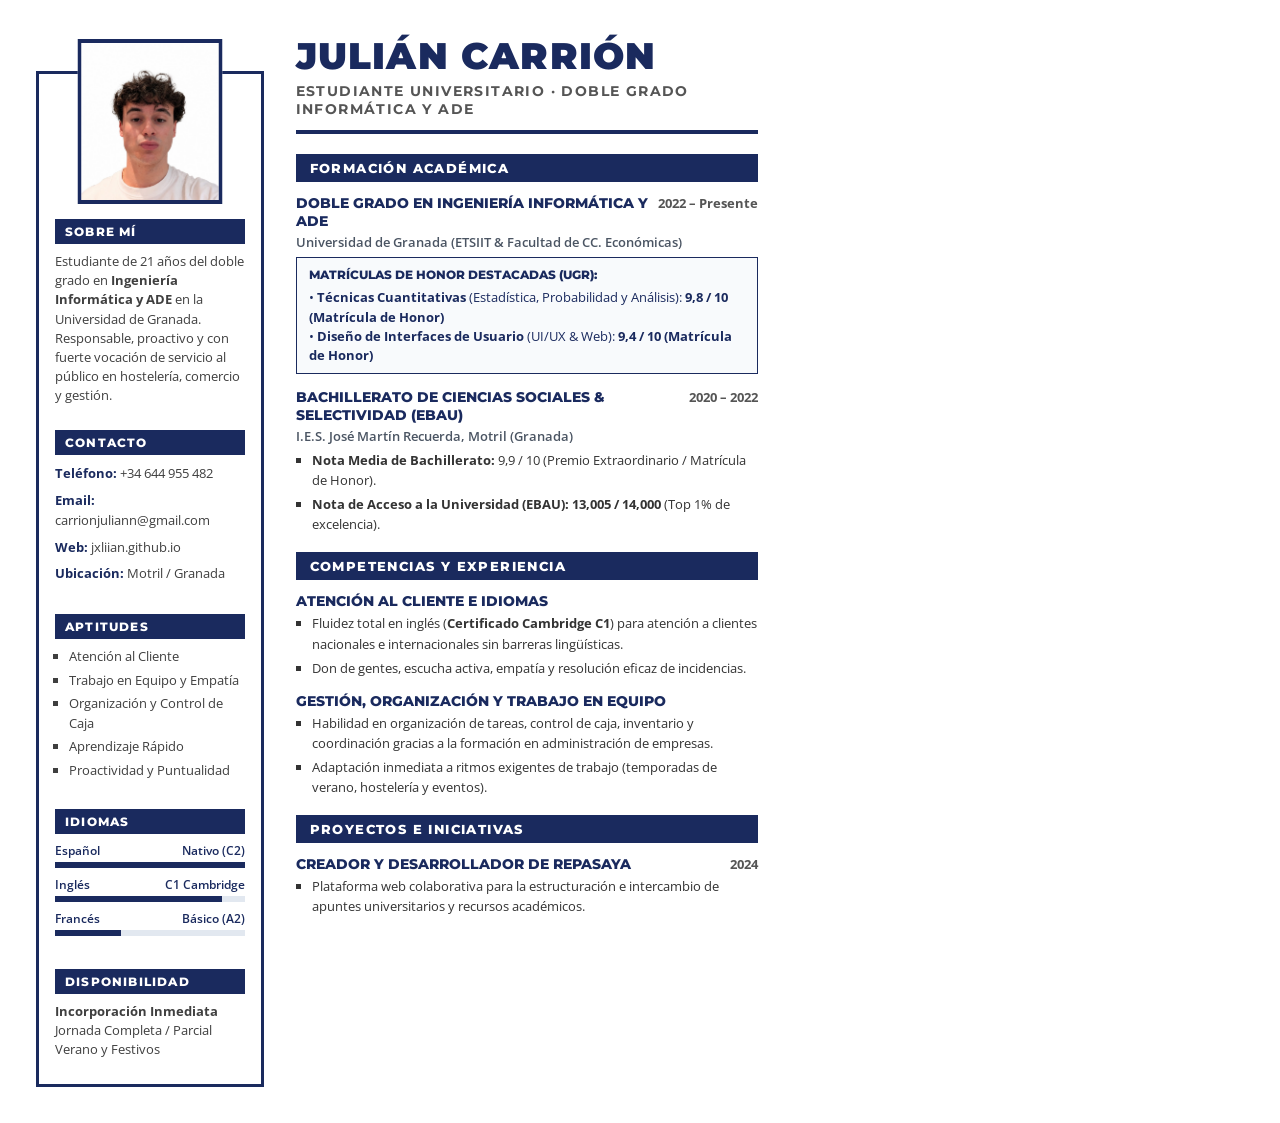
==== cv/julian_carrion_estudiante_casual.html @ efcdf692 "feat: redesign minimalist website with Matrix rain & update Tech + Casual CVs" ====
<!DOCTYPE html>
<html lang="es">
<head>
  <meta charset="UTF-8">
  <title>Julián Carrión Tovar - CV Estudiante</title>
  <link rel="preconnect" href="https://fonts.googleapis.com">
  <link rel="preconnect" href="https://fonts.gstatic.com" crossorigin>
  <link href="https://fonts.googleapis.com/css2?family=Montserrat:wght@500;600;700;800;900&family=Open+Sans:wght@400;500;600;700&display=swap" rel="stylesheet">
  <style>
    @page {
      size: A4;
      margin: 0;
    }
    * {
      box-sizing: border-box;
      margin: 0;
      padding: 0;
    }
    html, body {
      width: 210mm;
      height: 297mm;
      overflow: hidden;
      font-family: 'Open Sans', sans-serif;
      background: #ffffff;
      color: #2b2b2b;
      -webkit-print-color-adjust: exact;
      print-color-adjust: exact;
    }
    body {
      padding: 36px 36px;
      display: flex;
      gap: 32px;
    }

    /* Left Column Container */
    .left-column {
      width: 33%;
      display: flex;
      flex-direction: column;
      position: relative;
      padding-top: 35px; /* space for overlapping photo top */
    }

    /* Outer Framed Box for Left Content - Photo Fused at Top */
    .left-box {
      border: 3px solid #1a2a5e;
      padding: 145px 16px 24px 16px; /* balanced top and bottom padding */
      flex-grow: 1;
      display: flex;
      flex-direction: column;
      justify-content: space-between;
      gap: 18px;
      background: #ffffff;
      position: relative;
    }

    /* Photo Fused / Overlapping Top of Box */
    .photo-container {
      position: absolute;
      top: -35px;
      left: 50%;
      transform: translateX(-50%);
      z-index: 10;
      text-align: center;
    }
    .profile-photo {
      width: 145px;
      height: 165px;
      object-fit: cover;
      object-position: center 15%;
      border: 4px solid #1a2a5e;
      border-radius: 0;
      background: #ffffff;
    }

    /* Solid Navy Section Badges */
    .badge-heading {
      font-family: 'Montserrat', sans-serif;
      background: #1a2a5e;
      color: #ffffff;
      padding: 5px 10px;
      font-size: 0.78rem;
      font-weight: 800;
      letter-spacing: 1.2px;
      text-transform: uppercase;
      margin-bottom: 8px;
      text-align: left;
    }

    .left-text {
      font-size: 0.80rem;
      line-height: 1.5;
      color: #3f3f3f;
    }

    .left-list {
      list-style: none;
      font-size: 0.80rem;
      line-height: 1.6;
      color: #3f3f3f;
    }
    .left-list li {
      margin-bottom: 6px;
    }
    .left-list strong {
      color: #1a2a5e;
    }

    .bullet-left {
      list-style-type: square;
      padding-left: 14px;
      font-size: 0.79rem;
      color: #3f3f3f;
      line-height: 1.55;
    }
    .bullet-left li {
      margin-bottom: 4px;
    }

    /* Progress bars for languages */
    .lang-item {
      margin-bottom: 8px;
    }
    .lang-label {
      display: flex;
      justify-content: space-between;
      font-size: 0.78rem;
      font-weight: 600;
      color: #1a2a5e;
      margin-bottom: 3px;
    }
    .lang-bar-bg {
      height: 6px;
      background: #e2e8f0;
      width: 100%;
    }
    .lang-bar-fill {
      height: 100%;
      background: #1a2a5e;
    }

    /* Right Main Column */
    .right-column {
      width: 67%;
      display: flex;
      flex-direction: column;
      justify-content: space-between;
    }

    /* Header Banner */
    .header-banner {
      margin-bottom: 20px;
    }
    .name {
      font-family: 'Montserrat', sans-serif;
      font-size: 2.3rem;
      font-weight: 900;
      color: #1a2a5e;
      letter-spacing: 1.2px;
      text-transform: uppercase;
      line-height: 1.1;
    }
    .tagline {
      font-family: 'Montserrat', sans-serif;
      font-size: 0.88rem;
      font-weight: 700;
      color: #555555;
      letter-spacing: 1.4px;
      text-transform: uppercase;
      margin-top: 6px;
    }
    .header-line {
      height: 3.5px;
      background: #1a2a5e;
      margin-top: 12px;
      width: 100%;
    }

    /* Right Section Styling */
    .right-section {
      margin-bottom: 18px;
    }
    .right-badge-heading {
      font-family: 'Montserrat', sans-serif;
      background: #1a2a5e;
      color: #ffffff;
      padding: 6px 14px;
      font-size: 0.82rem;
      font-weight: 800;
      letter-spacing: 1.4px;
      text-transform: uppercase;
      margin-bottom: 12px;
      display: block;
    }

    .item-card {
      margin-bottom: 14px;
    }
    .item-title-row {
      display: flex;
      justify-content: space-between;
      align-items: baseline;
      margin-bottom: 3px;
    }
    .item-title {
      font-family: 'Montserrat', sans-serif;
      font-size: 0.88rem;
      font-weight: 800;
      color: #1a2a5e;
      text-transform: uppercase;
    }
    .item-date {
      font-size: 0.80rem;
      font-weight: 700;
      color: #555555;
      white-space: nowrap;
    }
    .item-subtitle {
      font-size: 0.82rem;
      font-weight: 600;
      color: #4b5563;
      margin-bottom: 5px;
    }

    .bullet-right {
      list-style-type: square;
      padding-left: 16px;
      font-size: 0.81rem;
      color: #333333;
      line-height: 1.55;
    }
    .bullet-right li {
      margin-bottom: 4px;
    }

    /* Honors Callout Box */
    .honors-box {
      border: 1.5px solid #1a2a5e;
      background: #f8fafc;
      padding: 8px 12px;
      margin: 6px 0 8px 0;
      font-size: 0.80rem;
      color: #1a2a5e;
      line-height: 1.5;
    }
    .honors-title {
      font-family: 'Montserrat', sans-serif;
      font-weight: 800;
      text-transform: uppercase;
      font-size: 0.77rem;
      margin-bottom: 4px;
      color: #1a2a5e;
    }
  </style>
</head>
<body>

  <!-- Left Column -->
  <aside class="left-column">
    
    <!-- Outer Framed Box for Left Content -->
    <div class="left-box">

      <!-- Photo Fused & Overlapping Top of Box -->
      <div class="photo-container">
        <img src="../imgs/cv.jpeg" alt="Julián Carrión Tovar" class="profile-photo">
      </div>
      
      <!-- Sobre Mí -->
      <div>
        <div class="badge-heading">Sobre Mí</div>
        <p class="left-text">
          Estudiante de 21 años del doble grado en <strong>Ingeniería Informática y ADE</strong> en la Universidad de Granada. Responsable, proactivo y con fuerte vocación de servicio al público en hostelería, comercio y gestión.
        </p>
      </div>

      <!-- Contacto -->
      <div>
        <div class="badge-heading">Contacto</div>
        <ul class="left-list">
          <li><strong>Teléfono:</strong> +34 644 955 482</li>
          <li><strong>Email:</strong> carrionjuliann@gmail.com</li>
          <li><strong>Web:</strong> jxliian.github.io</li>
          <li><strong>Ubicación:</strong> Motril / Granada</li>
        </ul>
      </div>

      <!-- Aptitudes Clave -->
      <div>
        <div class="badge-heading">Aptitudes</div>
        <ul class="bullet-left">
          <li>Atención al Cliente</li>
          <li>Trabajo en Equipo y Empatía</li>
          <li>Organización y Control de Caja</li>
          <li>Aprendizaje Rápido</li>
          <li>Proactividad y Puntualidad</li>
        </ul>
      </div>

      <!-- Idiomas -->
      <div>
        <div class="badge-heading">Idiomas</div>
        <div class="lang-item">
          <div class="lang-label"><span>Español</span> <span>Nativo (C2)</span></div>
          <div class="lang-bar-bg"><div class="lang-bar-fill" style="width: 100%;"></div></div>
        </div>
        <div class="lang-item">
          <div class="lang-label"><span>Inglés</span> <span>C1 Cambridge</span></div>
          <div class="lang-bar-bg"><div class="lang-bar-fill" style="width: 88%;"></div></div>
        </div>
        <div class="lang-item">
          <div class="lang-label"><span>Francés</span> <span>Básico (A2)</span></div>
          <div class="lang-bar-bg"><div class="lang-bar-fill" style="width: 35%;"></div></div>
        </div>
      </div>

      <!-- Disponibilidad -->
      <div>
        <div class="badge-heading">Disponibilidad</div>
        <p class="left-text">
          <strong>Incorporación Inmediata</strong><br>
          Jornada Completa / Parcial<br>
          Verano y Festivos
        </p>
      </div>

    </div>
  </aside>

  <!-- Right Main Column -->
  <main class="right-column">
    
    <div>
      <!-- Header Banner -->
      <header class="header-banner">
        <h1 class="name">Julián Carrión</h1>
        <div class="tagline">Estudiante Universitario · Doble Grado Informática y ADE</div>
        <div class="header-line"></div>
      </header>

      <!-- Formación Académica -->
      <section class="right-section">
        <div class="right-badge-heading">Formación Académica</div>
        
        <div class="item-card">
          <div class="item-title-row">
            <span class="item-title">Doble Grado en Ingeniería Informática y ADE</span>
            <span class="item-date">2022 – Presente</span>
          </div>
          <div class="item-subtitle">Universidad de Granada (ETSIIT & Facultad de CC. Económicas)</div>
          
          <!-- Matrículas de Honor Callout Box -->
          <div class="honors-box">
            <div class="honors-title">Matrículas de Honor Destacadas (UGR):</div>
            • <strong>Técnicas Cuantitativas</strong> (Estadística, Probabilidad y Análisis): <strong>9,8 / 10 (Matrícula de Honor)</strong><br>
            • <strong>Diseño de Interfaces de Usuario</strong> (UI/UX & Web): <strong>9,4 / 10 (Matrícula de Honor)</strong>
          </div>
        </div>

        <div class="item-card">
          <div class="item-title-row">
            <span class="item-title">Bachillerato de Ciencias Sociales & Selectividad (EBAU)</span>
            <span class="item-date">2020 – 2022</span>
          </div>
          <div class="item-subtitle">I.E.S. José Martín Recuerda, Motril (Granada)</div>
          <ul class="bullet-right">
            <li><strong>Nota Media de Bachillerato:</strong> 9,9 / 10 (Premio Extraordinario / Matrícula de Honor).</li>
            <li><strong>Nota de Acceso a la Universidad (EBAU):</strong> <strong>13,005 / 14,000</strong> (Top 1% de excelencia).</li>
          </ul>
        </div>
      </section>

      <!-- Competencias y Experiencia -->
      <section class="right-section">
        <div class="right-badge-heading">Competencias y Experiencia</div>
        
        <div class="item-card">
          <div class="item-title-row">
            <span class="item-title">Atención al Cliente e Idiomas</span>
          </div>
          <ul class="bullet-right">
            <li>Fluidez total en inglés (<strong>Certificado Cambridge C1</strong>) para atención a clientes nacionales e internacionales sin barreras lingüísticas.</li>
            <li>Don de gentes, escucha activa, empatía y resolución eficaz de incidencias.</li>
          </ul>
        </div>

        <div class="item-card">
          <div class="item-title-row">
            <span class="item-title">Gestión, Organización y Trabajo en Equipo</span>
          </div>
          <ul class="bullet-right">
            <li>Habilidad en organización de tareas, control de caja, inventario y coordinación gracias a la formación en administración de empresas.</li>
            <li>Adaptación inmediata a ritmos exigentes de trabajo (temporadas de verano, hostelería y eventos).</li>
          </ul>
        </div>
      </section>

      <!-- Proyectos e Iniciativas -->
      <section class="right-section" style="margin-bottom: 0;">
        <div class="right-badge-heading">Proyectos e Iniciativas</div>
        <div class="item-card">
          <div class="item-title-row">
            <span class="item-title">Creador y Desarrollador de repasaYA</span>
            <span class="item-date">2024</span>
          </div>
          <ul class="bullet-right">
            <li>Plataforma web colaborativa para la estructuración e intercambio de apuntes universitarios y recursos académicos.</li>
          </ul>
        </div>
      </section>
    </div>

  </main>

</body>
</html>
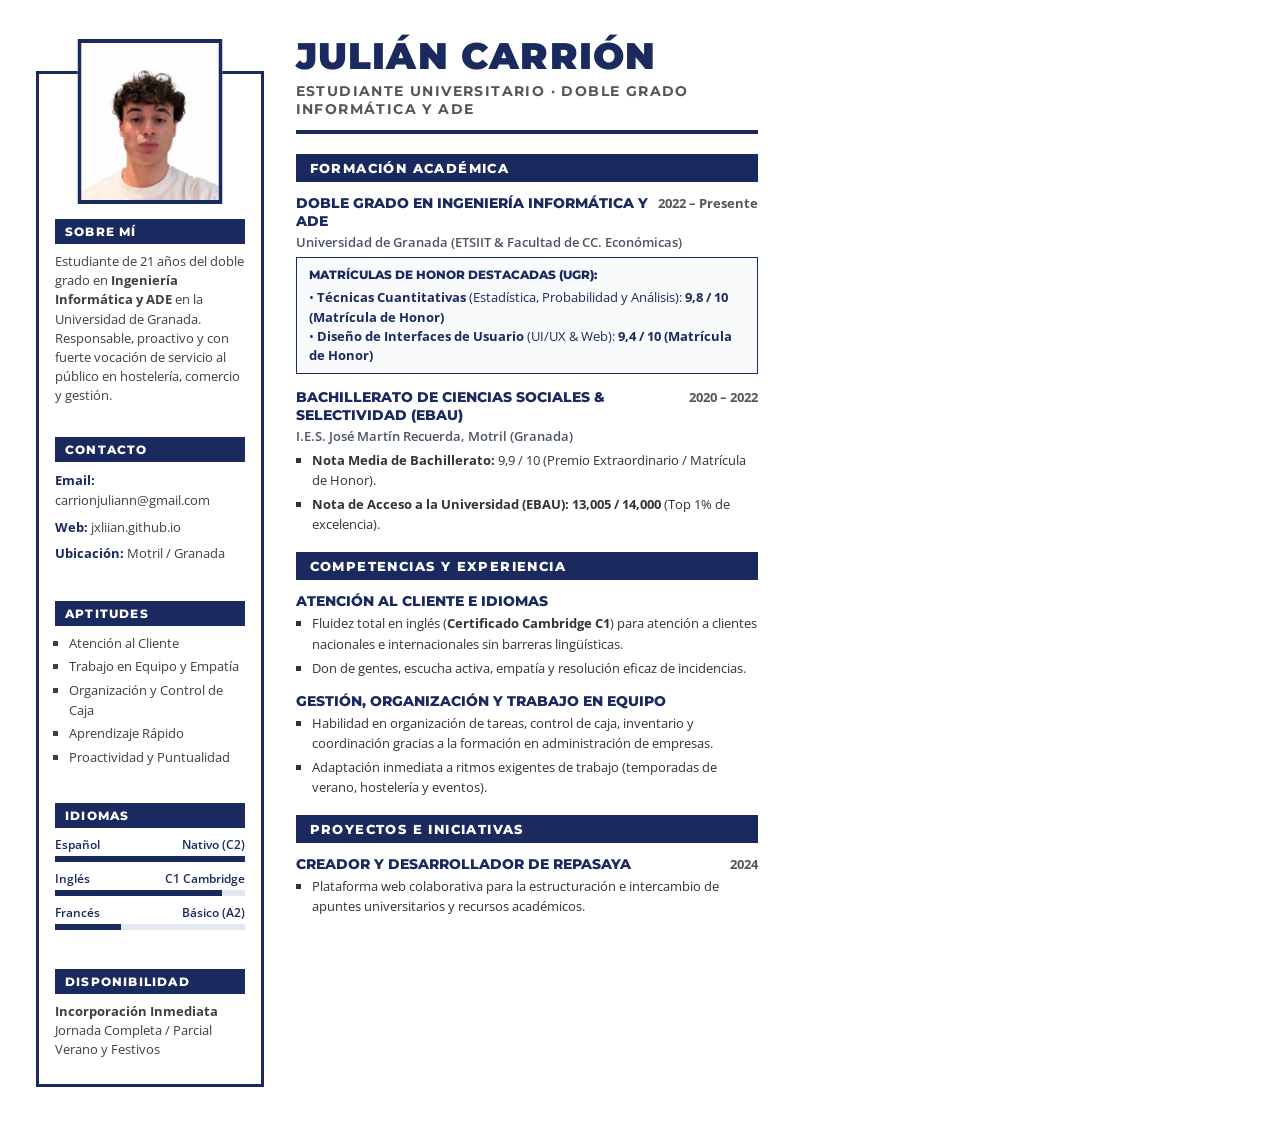
==== commit 369fba6d: "chore: remove personal phone number, delete old CV, add .gitignore and untrack latex build files" ====
--- a/cv/julian_carrion_estudiante_casual.html
+++ b/cv/julian_carrion_estudiante_casual.html
@@ -278,7 +278,6 @@
       <div>
         <div class="badge-heading">Contacto</div>
         <ul class="left-list">
-          <li><strong>Teléfono:</strong> +34 644 955 482</li>
           <li><strong>Email:</strong> carrionjuliann@gmail.com</li>
           <li><strong>Web:</strong> jxliian.github.io</li>
           <li><strong>Ubicación:</strong> Motril / Granada</li>
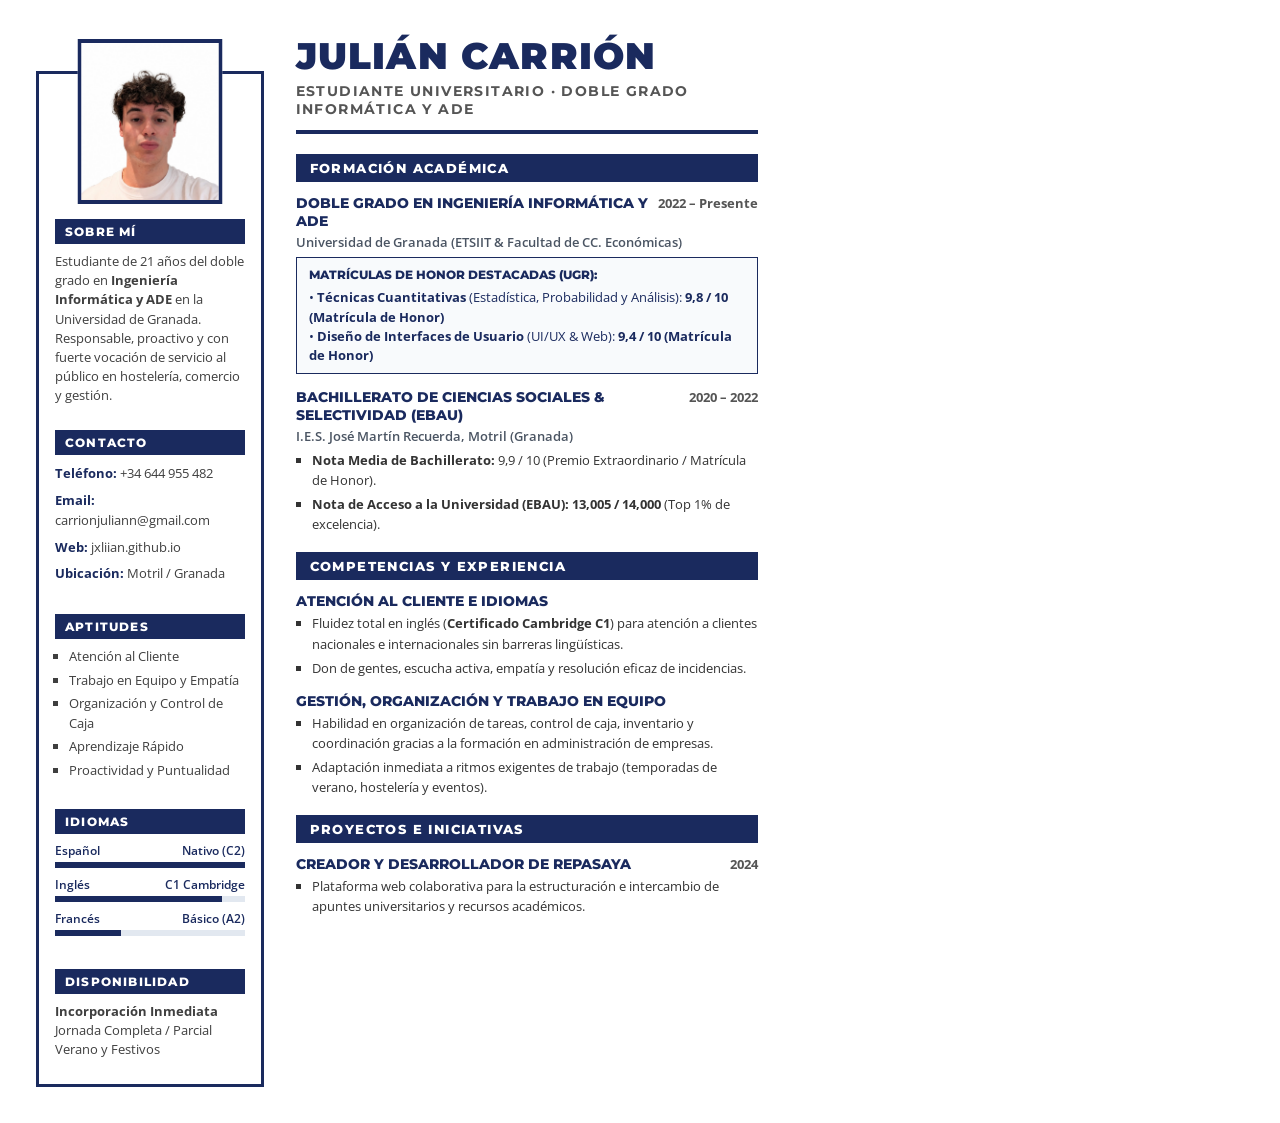
==== commit 9ffe3916: "revert: keep original CV contact info intact, keep .gitignore and old CV removal" ====
--- a/cv/julian_carrion_estudiante_casual.html
+++ b/cv/julian_carrion_estudiante_casual.html
@@ -278,6 +278,7 @@
       <div>
         <div class="badge-heading">Contacto</div>
         <ul class="left-list">
+          <li><strong>Teléfono:</strong> +34 644 955 482</li>
           <li><strong>Email:</strong> carrionjuliann@gmail.com</li>
           <li><strong>Web:</strong> jxliian.github.io</li>
           <li><strong>Ubicación:</strong> Motril / Granada</li>
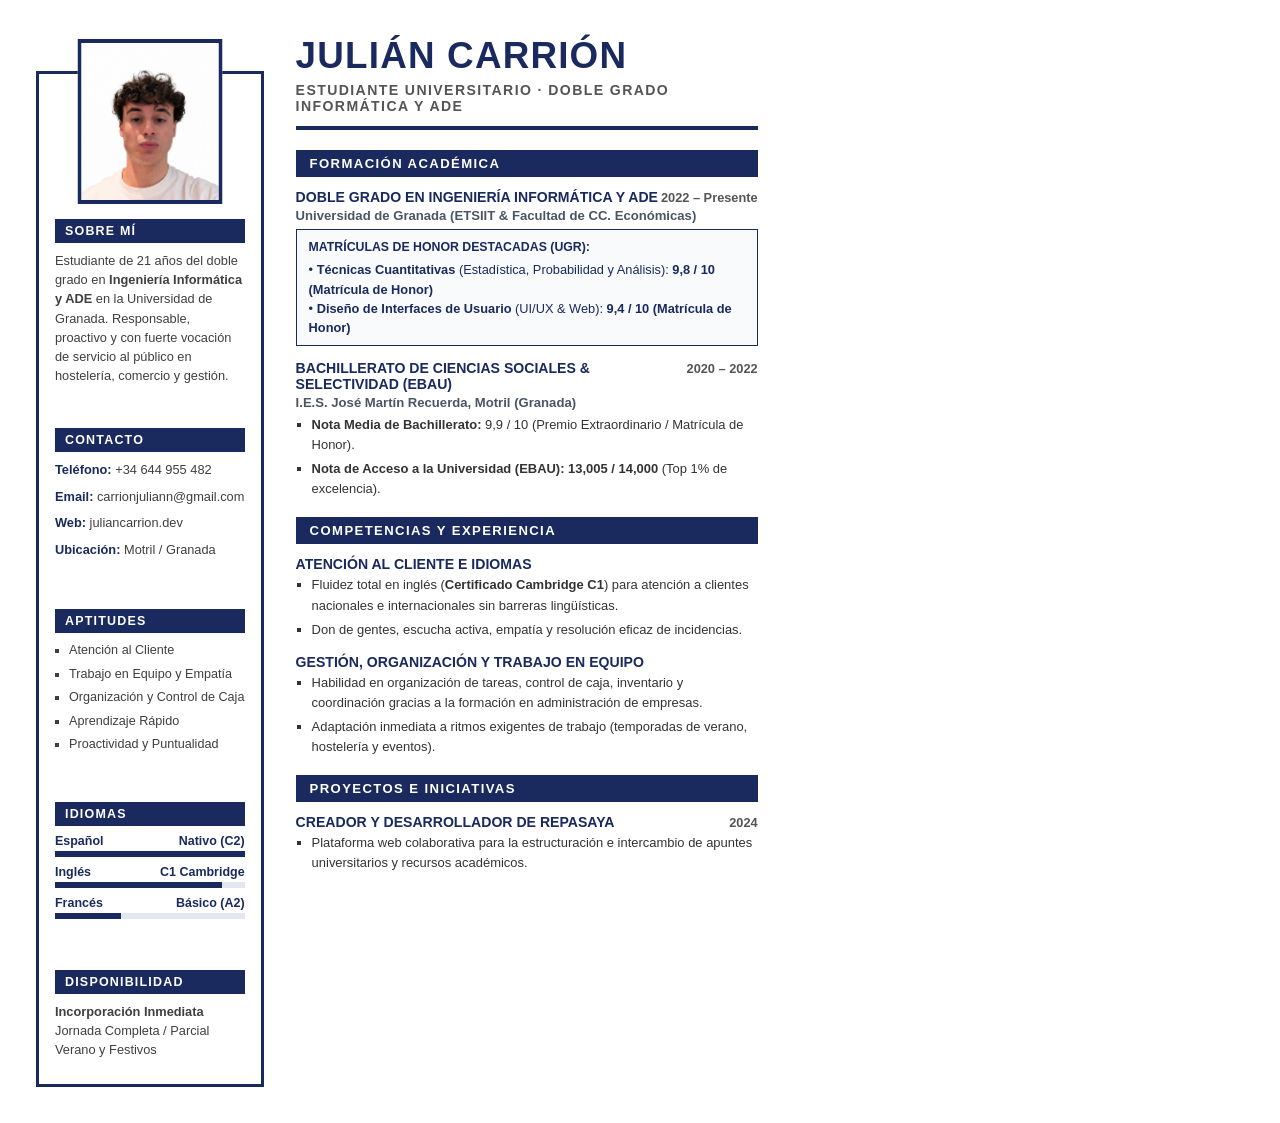
==== commit 27ac5ea9: "fix: restore original visual styling of student casual CV with updated links" ====
--- a/cv/julian_carrion_estudiante_casual.html
+++ b/cv/julian_carrion_estudiante_casual.html
@@ -20,7 +20,7 @@
       width: 210mm;
       height: 297mm;
       overflow: hidden;
-      font-family: 'Open Sans', sans-serif;
+      font-family: Arial, Helvetica, sans-serif;
       background: #ffffff;
       color: #2b2b2b;
       -webkit-print-color-adjust: exact;
@@ -75,7 +75,7 @@
 
     /* Solid Navy Section Badges */
     .badge-heading {
-      font-family: 'Montserrat', sans-serif;
+      font-family: Arial, Helvetica, sans-serif;
       background: #1a2a5e;
       color: #ffffff;
       padding: 5px 10px;
@@ -152,7 +152,7 @@
       margin-bottom: 20px;
     }
     .name {
-      font-family: 'Montserrat', sans-serif;
+      font-family: Arial, Helvetica, sans-serif;
       font-size: 2.3rem;
       font-weight: 900;
       color: #1a2a5e;
@@ -161,7 +161,7 @@
       line-height: 1.1;
     }
     .tagline {
-      font-family: 'Montserrat', sans-serif;
+      font-family: Arial, Helvetica, sans-serif;
       font-size: 0.88rem;
       font-weight: 700;
       color: #555555;
@@ -181,7 +181,7 @@
       margin-bottom: 18px;
     }
     .right-badge-heading {
-      font-family: 'Montserrat', sans-serif;
+      font-family: Arial, Helvetica, sans-serif;
       background: #1a2a5e;
       color: #ffffff;
       padding: 6px 14px;
@@ -203,7 +203,7 @@
       margin-bottom: 3px;
     }
     .item-title {
-      font-family: 'Montserrat', sans-serif;
+      font-family: Arial, Helvetica, sans-serif;
       font-size: 0.88rem;
       font-weight: 800;
       color: #1a2a5e;
@@ -244,7 +244,7 @@
       line-height: 1.5;
     }
     .honors-title {
-      font-family: 'Montserrat', sans-serif;
+      font-family: Arial, Helvetica, sans-serif;
       font-weight: 800;
       text-transform: uppercase;
       font-size: 0.77rem;
@@ -280,7 +280,7 @@
         <ul class="left-list">
           <li><strong>Teléfono:</strong> +34 644 955 482</li>
           <li><strong>Email:</strong> carrionjuliann@gmail.com</li>
-          <li><strong>Web:</strong> jxliian.github.io</li>
+          <li><strong>Web:</strong> <a href="https://juliancarrion.dev" style="color: inherit; text-decoration: none;">juliancarrion.dev</a></li>
           <li><strong>Ubicación:</strong> Motril / Granada</li>
         </ul>
       </div>
